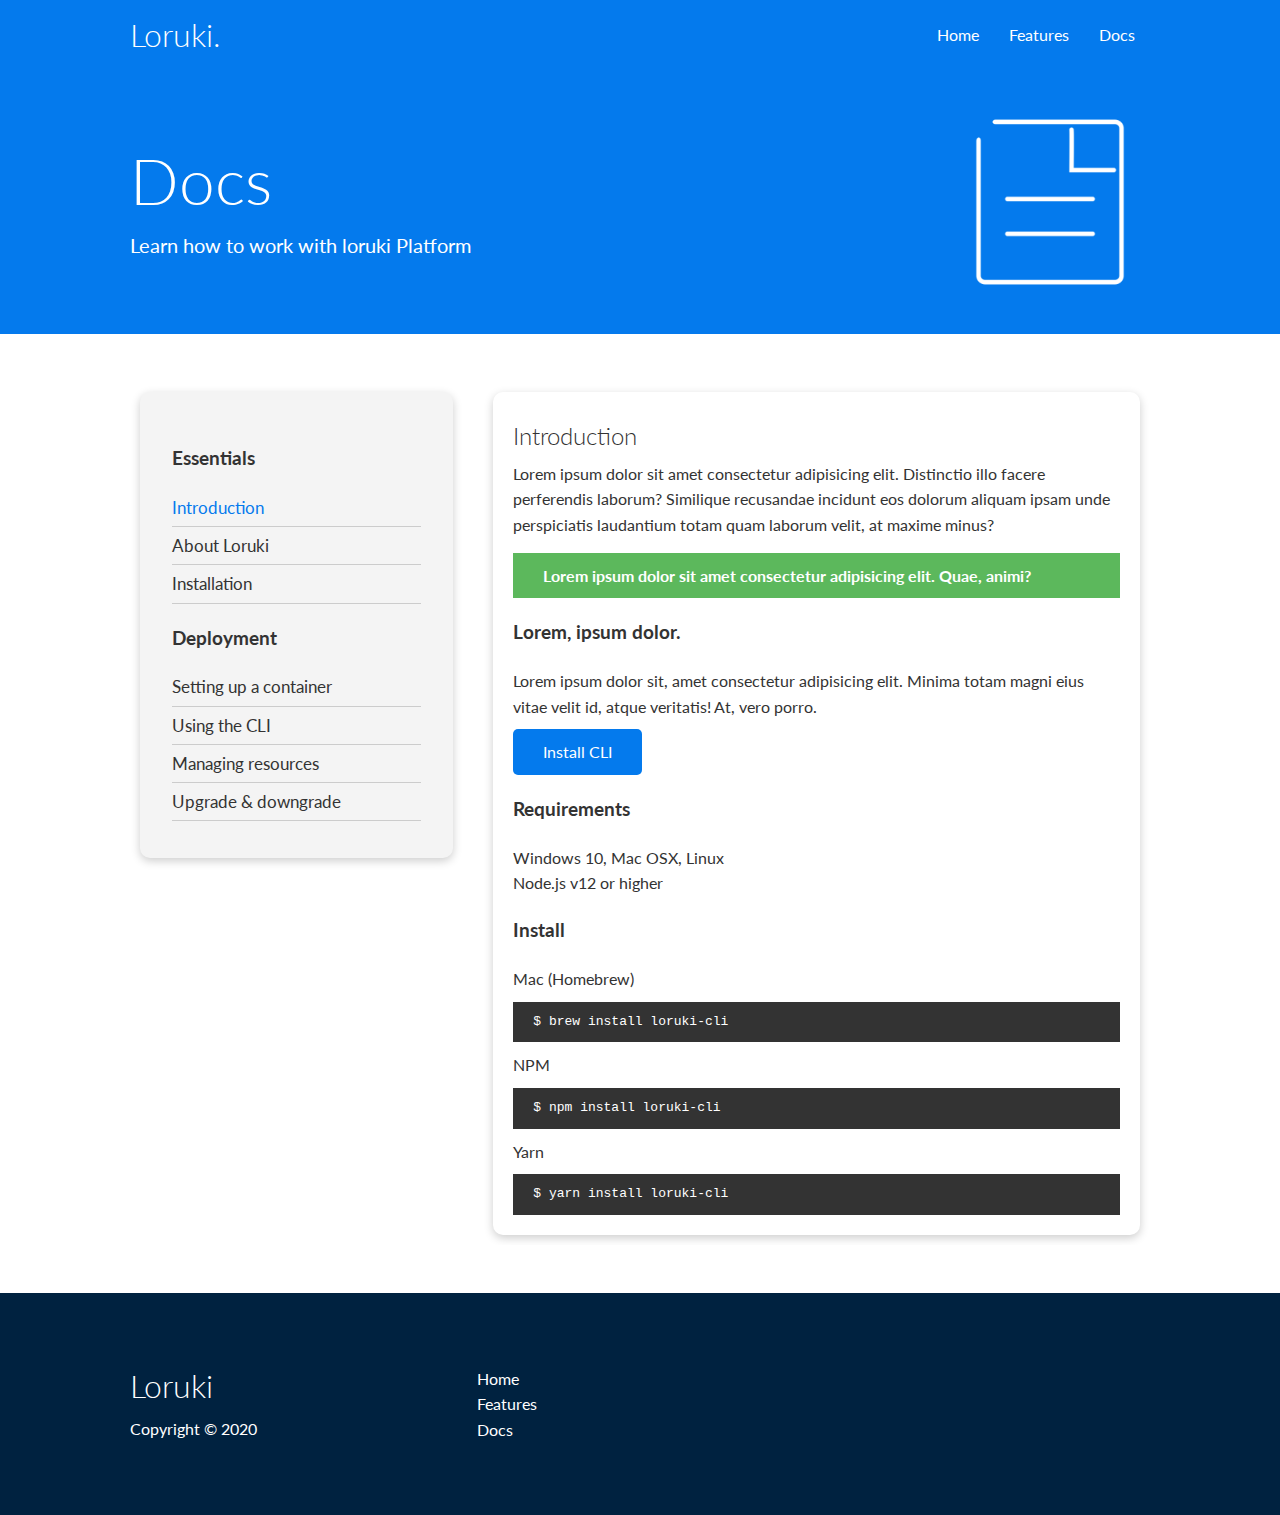
==== docs.html @ 25fe397b "first commit" ====
<!DOCTYPE html>
<html lang="en">
<head>
    <meta charset="UTF-8">
    <meta http-equiv="X-UA-Compatible" content="IE=edge">
    <meta name="viewport" content="width=device-width, initial-scale=1.0">
    <link rel="stylesheet" href="css/style.css">
    <title>Loruki | Cloud Hosting For Everyone</title>
    <link rel="stylesheet" href="https://cdnjs.cloudflare.com/ajax/libs/font-awesome/6.2.1/css/all.min.css" integrity="sha512-MV7K8+y+gLIBoVD59lQIYicR65iaqukzvf/nwasF0nqhPay5w/9lJmVM2hMDcnK1OnMGCdVK+iQrJ7lzPJQd1w==" crossorigin="anonymous" referrerpolicy="no-referrer" />
    <link rel="stylesheet" href="css/utilities.css">
</head>
<body>
    <!-- Navbar -->
    <div class="navbar">
        <div class="container flex">
            <h1 class="logo">Loruki.</h1>
            <nav>
                <ul>
                    <li><a href="index.html">Home</a></li>
                    <li><a href="features.html">Features</a></li>
                    <li><a href="docs.html">Docs</a></li>
                </ul>
            </nav>
        </div>
    </div>
    <!--Head-->
    <section class="docs-head bg-primary py-3">
        <div class="container grid">
            <div>
                <h1 class="xl">Docs</h1>
                <p class="lead">Learn how to work with loruki Platform
                </p>
            </div>
            <img src="images/docs.png">
        </div>
    </section>
    <!--Docs main-->
    <section class="docs-main my-4">
        <div class="container grid">
            <div class="card bg-light p-3">
                <h3 class="my-2">Essentials</h3>
                <nav>
                    <ul>
                        <li><a class="text-primary" href="#">Introduction</a></li>
                        <li><a href="#">About Loruki</a></li>
                        <li><a href="#">Installation</a></li>
                    </ul>
                </nav>

                <h3 class="my-2">Deployment</h3>
                <nav>
                    <ul>
                        <li><a href="#">Setting up a container</a></li>
							<li><a href="#">Using the CLI</a></li>
							<li><a href="#">Managing resources</a></li>
							<li><a href="#">Upgrade & downgrade</a></li>
                    </ul>
                </nav>
            </div>
            <div class="card">
                <h2>Introduction</h2>
                <p>Lorem ipsum dolor sit amet consectetur adipisicing elit. Distinctio illo facere perferendis laborum? Similique recusandae incidunt eos dolorum aliquam ipsam unde perspiciatis laudantium totam quam laborum velit, at maxime minus?</p>

                <div class="alert alert-success">
                    <i class="fas fa-info"></i> Lorem ipsum dolor sit amet consectetur adipisicing elit. Quae, animi?
                </div>

                <h3>Lorem, ipsum dolor.</h3>
                <p>Lorem ipsum dolor sit, amet consectetur adipisicing elit. Minima totam magni eius vitae velit id, atque veritatis! At, vero porro.</p>
                <a href="#" class="btn btn-primary">Install CLI</a>

                <h3>Requirements</h3>
                <ul>
                    <li>Windows 10, Mac OSX, Linux</li>
                    <li>Node.js v12 or higher</li>
                </ul>

                <h3>Install</h3>
                <p>Mac (Homebrew)</p>
                <pre><code>$ brew install loruki-cli</code></pre>
                <p>NPM</p>
                <pre><code>$ npm install loruki-cli</code></pre>
                <p>Yarn</p>
                <pre><code>$ yarn install loruki-cli</code></pre>

            </div>
        </div>
    </section>

    <!-- Footer -->
    <footer class="footer bg-dark py-5">
        <div class="container grid grid-3">
            <div>
                <h1>Loruki
                </h1>
                <p>Copyright &copy; 2020</p>
            </div>
            <nav>
                <ul>
                    <li><a href="index.html">Home</a></li>
                    <li><a href="features.html">Features</a></li>
                    <li><a href="docs.html">Docs</a></li>
                </ul>
            </nav>
            <div class="social">
                <a href="#"><i class="fab fa-github fa-2x"></i></a>
                <a href="#"><i class="fab fa-facebook fa-2x"></i></a>
                <a href="#"><i class="fab fa-instagram fa-2x"></i></a>
                <a href="#"><i class="fab fa-twitter fa-2x"></i></a>
            </div>
        </div>
    </footer>
</body>
</html>
---- css/style.css ----
@import url('https://fonts.googleapis.com/css2?family=Lato:wght@300&display=swap');

:root {
    --primary-color: #047aed;
    --secondary-color: #1c3fa8;
    --dark-color: #002240;
    --light-color: #f4f4f4;
    --success-color: #5cb85c;
    --error-color: #d9534f;
}

* {
    box-sizing: border-box;
    padding: 0;
    margin: 0;
}

body {
    font-family: 'Lato', sans-serif;
    color: #333;
    line-height: 1.6;
}

ul {
    list-style-type: none;
}

a {
    text-decoration: none;
    color: #333;
}

h1,
h2 {
    font-weight: 300;
    line-height: 1.2;
    margin: 10px 0;
}

p {
    margin: 10px 0;
}

img {
    width: 100%;
}

code,
pre {
    background: #333;
    color: #fff;
    padding: 10px;
}

.hidden {
    visibility: hidden;
    height: 0;
}

/* Navbar */
.navbar {
    background-color: var(--primary-color);
    color: #fff;
    height: 70px;
}

.navbar ul {
    display: flex;
}

.navbar a {
    color: #fff;
    padding: 10px;
    margin: 0 5px;
}

.navbar a:hover {
    border-bottom: 2px #fff solid;
}

.navbar .flex {
    justify-content: space-between;
}

/* Showcase */
.showcase {
    height: 400px;
    background-color: var(--primary-color);
    color: #fff;
    position: relative;
}

.showcase h1 {
    font-size: 40px;
}

.showcase p {
    margin: 20px 0;
}

.showcase .grid {
    overflow: visible;
    grid-template-columns: 55% auto;
    gap: 30px;
}

.showcase-text {
    animation: slideInFromLeft 1s ease-in;
}

.showcase-form {
    position: relative;
    top: 60px;
    height: 350px;
    width: 400px;
    padding: 40px;
    z-index: 100;
    justify-self: flex-end;
    animation: slideInFromRight 1s ease-in;
}

.showcase-form .form-control {
    margin: 30px 0;
}

.showcase-form input[type='text'],
.showcase-form input[type='email'] {
    border: 0;
    border-bottom: 1px solid #b4becb;
    width: 100%;
    padding: 3px;
    font-size: 16px;
}

.showcase-form input:focus {
    outline: none;
}

.showcase::before,
.showcase::after {
    content: '';
    position: absolute;
    height: 100px;
    bottom: -70px;
    right: 0;
    left: 0;
    background: #fff;
    transform: skewY(-3deg);
    -webkit-transform: skewY(-3deg);
    -moz-transform: skewY(-3deg);
    -ms-transform: skewY(-3deg);
}

/* Stats */
.stats {
    padding-top: 100px;
    animation: slideInFromBottom 1s ease-in;
}

.stats-heading {
    max-width: 500px;
    margin: auto;
}

.stats .grid h3 {
    font-size: 35px;
}

.stats .grid p {
    font-size: 20px;
    font-weight: bold;
}

/* Cli */
.cli .grid {
    grid-template-columns: repeat(3, 1fr);
    grid-template-rows: repeat(2, 1fr);
}

.cli .grid>*:first-child {
    grid-column: 1 / span 2;
    grid-row: 1 / span 2;
}

/* Cloud */
.cloud .grid {
    grid-template-columns: 4fr 3fr;
}

/* Languages */

.languages .flex {
    flex-wrap: wrap;
}

.languages .card {
    text-align: center;
    margin: 18px 10px 40px;
    transition: transform 0.2s ease-in;
}

.languages .card h4 {
    font-size: 20px;
    margin-bottom: 10px;
}

.languages .card:hover {
    transform: translateY(-15px);
}

/* Features */
.features-head img,
.docs-head img {
    width: 200px;
    justify-self: flex-end;
}

.features-sub-head img {
    width: 300px;
    justify-self: flex-end;
}

.features-main .card>i {
    margin-right: 20px;
}

.features-main .grid {
    padding: 30px;
}

.features-main .grid>*:first-child {
    grid-column: 1 / span 3;
}

.features-main .grid>*:nth-child(2) {
    grid-column: 1 / span 2;
}

/* Docs */
.docs-main h3 {
    margin: 20px 0;
}

.docs-main .grid {
    grid-template-columns: 1fr 2fr;
    align-items: flex-start;
}

.docs-main nav li {
    font-size: 17px;
    padding-bottom: 5px;
    margin-bottom: 5px;
    border-bottom: 1px #ccc solid;
}

.docs-main a:hover {
    font-weight: bold;
}

/* Footer */
.footer .social a {
    margin: 0 10px;
}

.fa-github:hover {
    color: #000000;
}

.fa-facebook:hover {
    color: #1773EA;
}

.fa-instagram:hover {
    color: #B32E87;
}

.fa-twitter:hover {
    color: #1C9CEA;
}

/* Animations */
@keyframes slideInFromLeft {
    0% {
        transform: translateX(-100%);
    }

    100% {
        transform: translateX(0);
    }
}

@keyframes slideInFromRight {
    0% {
        transform: translateX(100%);
    }

    100% {
        transform: translateX(0);
    }
}

@keyframes slideInFromTop {
    0% {
        transform: translateY(-100%);
    }

    100% {
        transform: translateX(0);
    }
}

@keyframes slideInFromBottom {
    0% {
        transform: translateY(100%);
    }

    100% {
        transform: translateX(0);
    }
}

/* Tablets and under */
@media (max-width: 768px) {

    .grid,
    .showcase .grid,
    .stats .grid,
    .cli .grid,
    .cloud .grid,
    .features-main .grid,
    .docs-main .grid {
        grid-template-columns: 1fr;
        grid-template-rows: 1fr;
    }

    .showcase {
        height: auto;
    }

    .showcase-text {
        text-align: center;
        margin-top: 40px;
        animation: slideInFromTop 1s ease-in;
    }

    .showcase-form {
        justify-self: center;
        margin: auto;
        animation: slideInFromBottom 1s ease-in;
    }

    .cli .grid>*:first-child {
        grid-column: 1;
        grid-row: 1;
    }

    .features-head,
    .features-sub-head,
    .docs-head {
        text-align: center;
    }

    .features-head img,
    .features-sub-head img,
    .docs-head img {
        justify-self: center;
    }

    .features-main .grid>*:first-child,
    .features-main .grid>*:nth-child(2) {
        grid-column: 1;
    }
}

/* Mobile */
@media (max-width: 500px) {
    .navbar {
        height: 110px;
    }

    .navbar .flex {
        flex-direction: column;
    }

    .navbar ul {
        padding: 10px;
        background-color: rgba(0, 0, 0, 0.1);
    }

    .showcase-form {
        width: 300px;
    }
}
---- css/utilities.css ----
.container {
    max-width: 1100px;
    margin: 0 auto;
    overflow: auto;
    padding: 0 40px;
}

.card {
    background-color: #fff;
    color: #333;
    border-radius: 10px;
    box-shadow: 0 3px 10px rgba(0, 0, 0, 0.2);
    padding: 20px;
    margin: 10px;
}

.btn {
    display: inline-block;
    padding: 10px 30px;
    cursor: pointer;
    background: var(--primary-color);
    color: #fff;
    border: none;
    border-radius: 5px;
}

.btn-outline {
    background-color: transparent;
    border: 1px #fff solid;
}

.btn:hover {
    transform: scale(0.98);
}

/* Backgrounds & colored buttons */
.bg-primary,
.btn-primary {
    background-color: var(--primary-color);
    color: #fff;
}

.bg-secondary,
.btn-secondary {
    background-color: var(--secondary-color);
    color: #fff;
}

.bg-dark,
.btn-dark {
    background-color: var(--dark-color);
    color: #fff;
}

.bg-light,
.btn-light {
    background-color: var(--light-color);
    color: #333;
}

.bg-primary a,
.btn-primary a,
.bg-secondary a,
.btn-secondary a,
.bg-dark a,
.btn-dark a {
    color: #fff;
}

/* Text colors */
.text-primary {
    color: var(--primary-color);
}

.text-secondary {
    color: var(--secondary-color);
}

.text-dark {
    color: var(--dark-color);
}

.text-light {
    color: var(--light-color);
}

/* Text sizes */
.lead {
    font-size: 20px;
}

.sm {
    font-size: 1rem;
}

.md {
    font-size: 2rem;
}

.lg {
    font-size: 3rem;
}

.xl {
    font-size: 4rem;
}

.text-center {
    text-align: center;
}

/* Alert */
.alert {
    background-color: var(--light-color);
    padding: 10px 20px;
    font-weight: bold;
    margin: 15px 0;
}

.alert i {
    margin-right: 10px;
}

.alert-success {
    background-color: var(--success-color);
    color: #fff;
}

.alert-error {
    background-color: var(--error-color);
    color: #fff;
}

.flex {
    display: flex;
    justify-content: center;
    align-items: center;
    height: 100%;
}

.grid {
    display: grid;
    grid-template-columns: repeat(2, 1fr);
    gap: 20px;
    justify-content: center;
    align-items: center;
    height: 100%;
}

.grid-3 {
    grid-template-columns: repeat(3, 1fr);
}

/* Margin */
.my-1 {
    margin: 1rem 0;
}

.my-2 {
    margin: 1.5rem 0;
}

.my-3 {
    margin: 2rem 0;
}

.my-4 {
    margin: 3rem 0;
}

.my-5 {
    margin: 4rem 0;
}

.m-1 {
    margin: 1rem;
}

.m-2 {
    margin: 1.5rem;
}

.m-3 {
    margin: 2rem;
}

.m-4 {
    margin: 3rem;
}

.m-5 {
    margin: 4rem;
}

/* Padding */
.py-1 {
    padding: 1rem 0;
}

.py-2 {
    padding: 1.5rem 0;
}

.py-3 {
    padding: 2rem 0;
}

.py-4 {
    padding: 3rem 0;
}

.py-5 {
    padding: 4rem 0;
}

.p-1 {
    padding: 1rem;
}

.p-2 {
    padding: 1.5rem;
}

.p-3 {
    padding: 2rem;
}

.p-4 {
    padding: 3rem;
}

.p-5 {
    padding: 4rem;
}
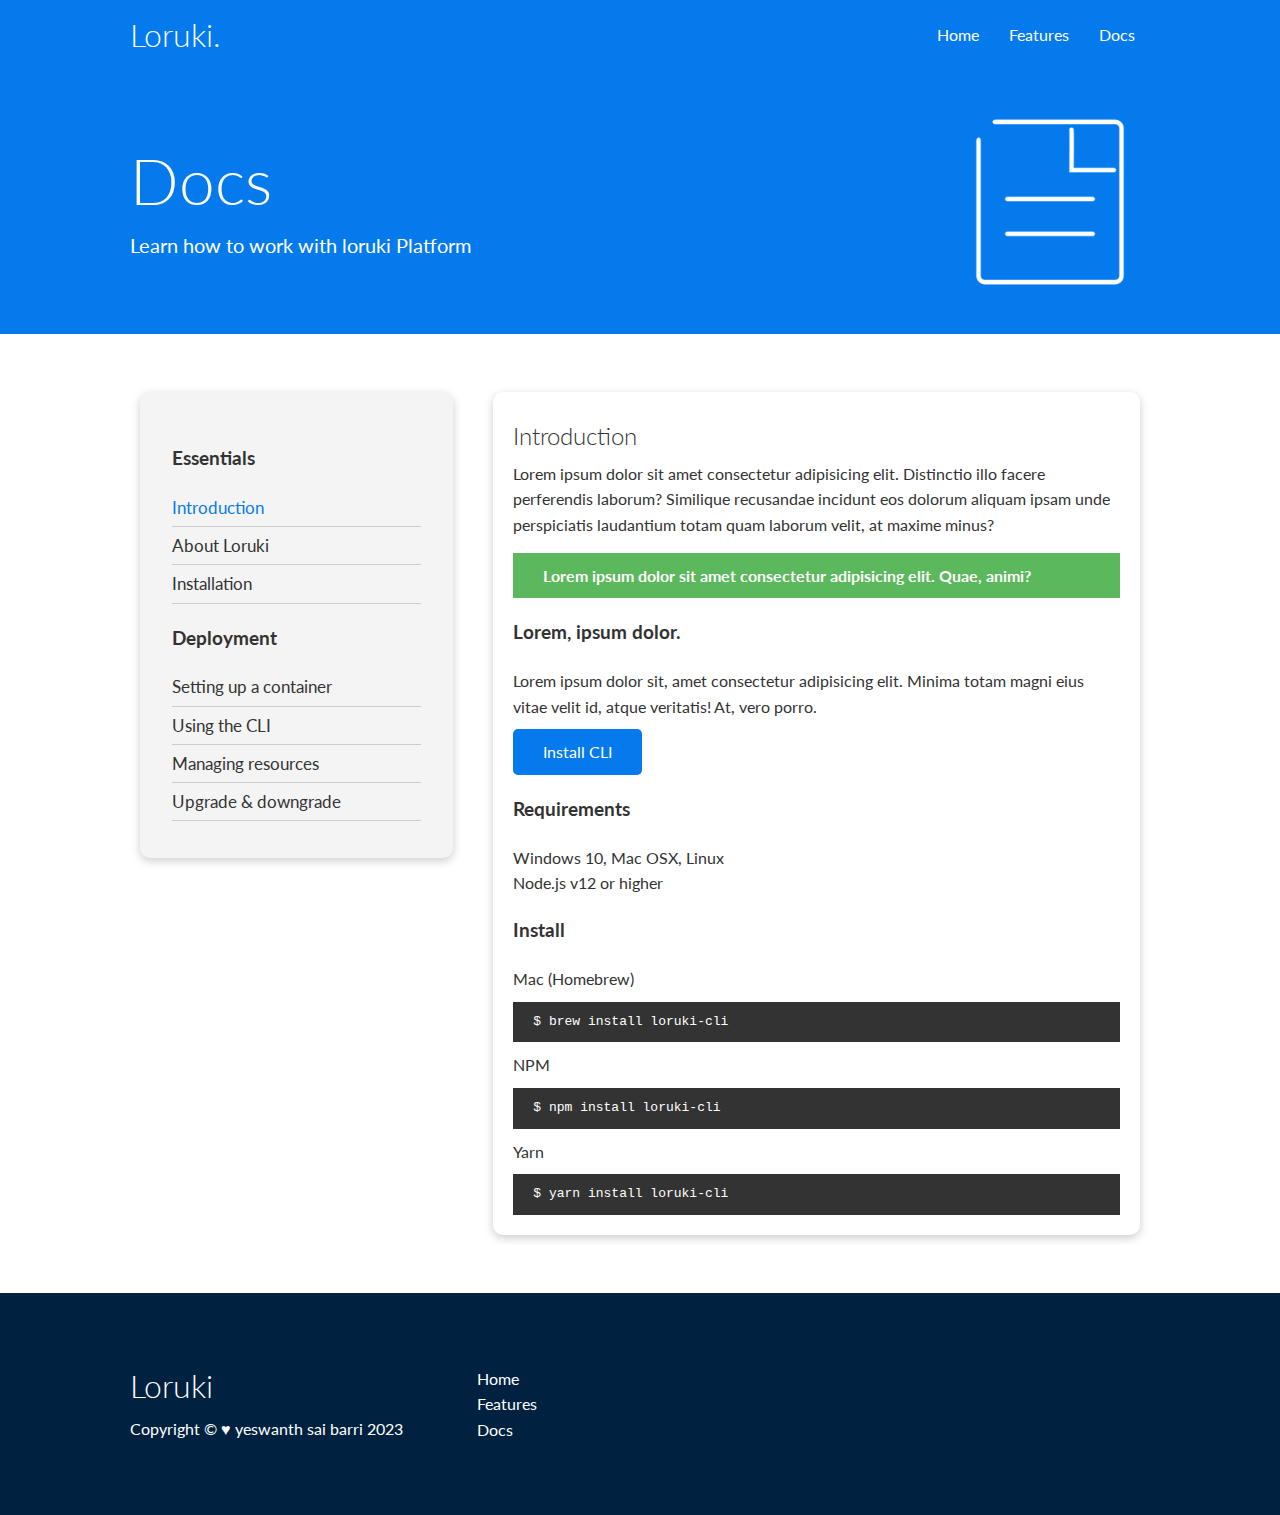
==== commit a18ff45a: "Update docs.html" ====
--- a/docs.html
+++ b/docs.html
@@ -93,7 +93,7 @@
             <div>
                 <h1>Loruki
                 </h1>
-                <p>Copyright &copy; 2020</p>
+                <p>Copyright &copy; ♥ yeswanth sai barri 2023</p>
             </div>
             <nav>
                 <ul>
@@ -111,4 +111,4 @@
         </div>
     </footer>
 </body>
-</html>+</html>
